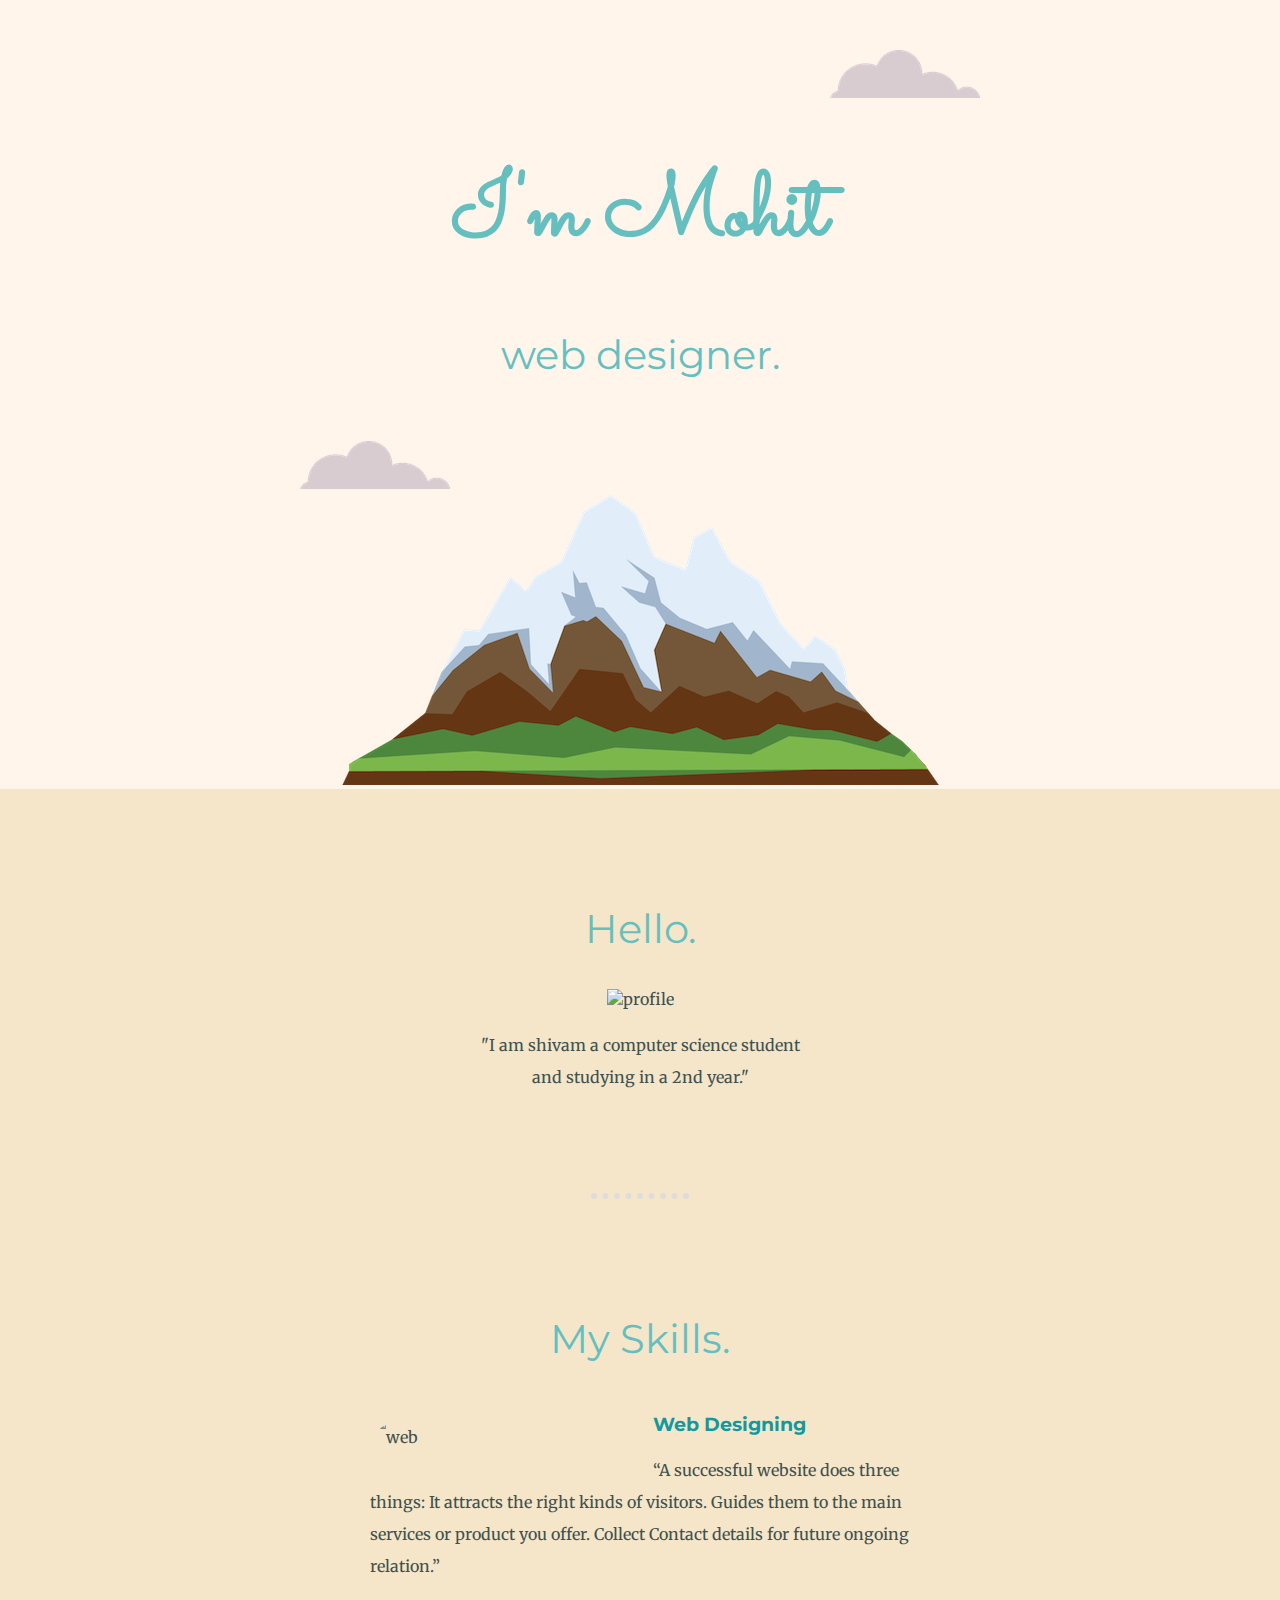
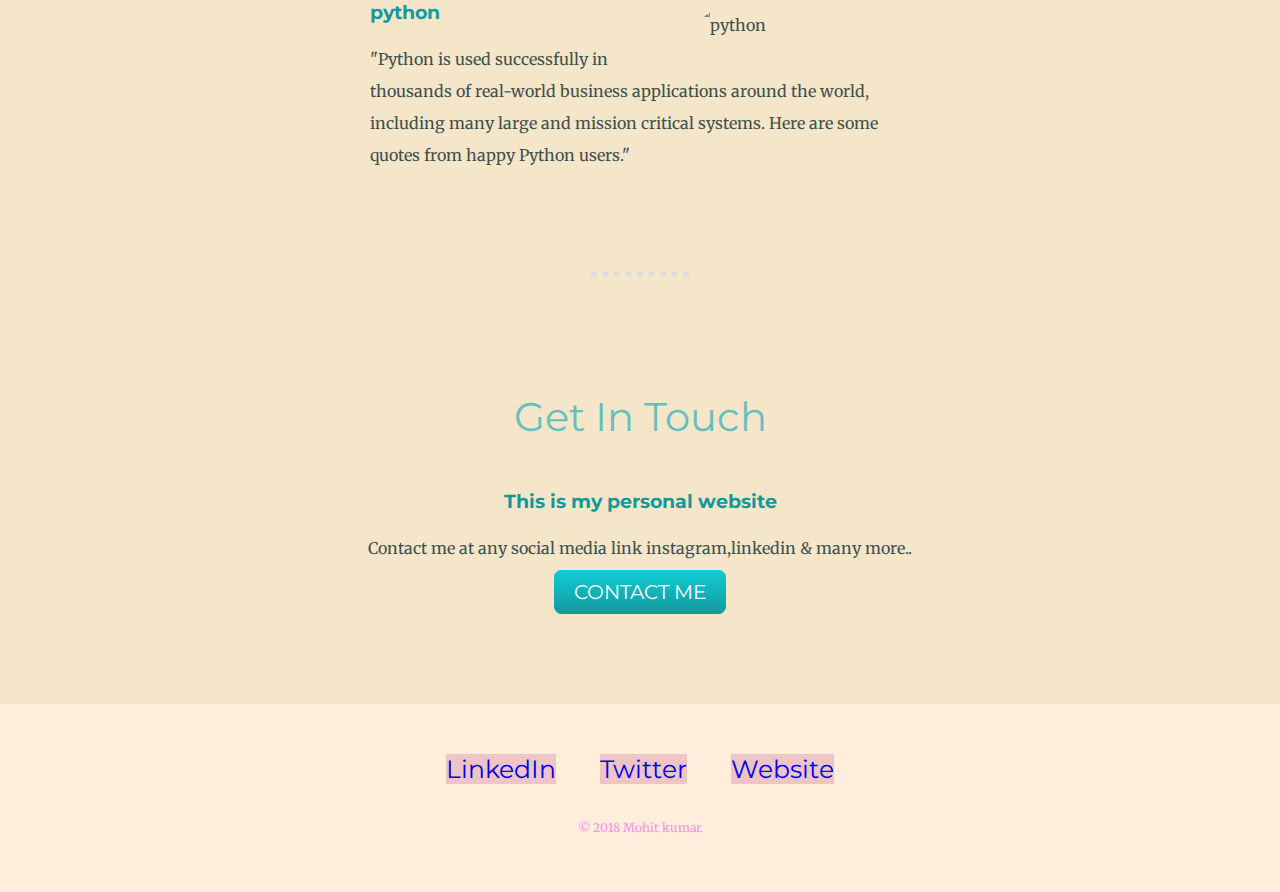
==== index.html @ c5ca5d35 "Add files via upload" ====
<!DOCTYPE html>
<html lang="en" dir="ltr">

<head>
  <meta charset="utf-8">
  <title>Mohit kumar</title>
  <link rel="stylesheet" href="css/styles.css">
  <link rel="icon" href="favicon.ico">
  <link href="https://fonts.googleapis.com/css2?family=Merriweather:ital,wght@1,300&family=Montserrat:wght@200&family=Sacramento&display=swap" rel="stylesheet">
</head>

<body>
  <div class="topcontainer">
    <img class="Top-cloud" src="images/cloud.png" alt="Top-cloud-image">
    <h1>I'm Mohit</h1>
    <h2> web designer.</h2>
    <img class="Bottom-cloud" src="images/cloud.png" alt="Bottom-cloud-image">
    <img src="images/mountain.png" alt="mountain-image">
  </div>
  <div class="middle-container">
    <div class="profile">
      <h2 class="hello">Hello.</h2>
      <img class="hacker" src="https://specials-images.forbesimg.com/imageserve/5f1bb34ef850f97f3e202c56/960x0.jpg?fit=scale" height="600" width="700" alt="profile">
      <p class="stu">"I am shivam a computer science student and studying in  a 2nd year."</p>
    </div>
    <hr>
    <div class="skills">
      <h2>My Skills.</h2>
      <div class="skill-row">
        <img class="web-image" src="https://img.favpng.com/13/0/8/web-development-programmer-computer-programming-mobile-app-development-png-favpng-5sq1XYceLMhBEvPJG6XRBMbxy.jpg"  alt="web">
        <h3>Web Designing</h3>
        <p class="pro">“A successful website does three things:
          It attracts the right kinds of visitors.
          Guides them to the main services or product you offer.
          Collect Contact details for future ongoing relation.”</p>
      </div>
      <div class="skill-row">
        <img class="python-image" src="https://www.sagipl.com/images/python-development/python-best-for-application.jpg"  alt="python">
        <h3>python</h3>
        <p class="py">"Python is used successfully in thousands of real-world business applications around the world, including many large and mission critical systems. Here are some quotes from happy Python users."</p>
      </div>
    </div>
    <hr>
    <div class="contact-me">
      <h2>Get In Touch</h2>
      <h3>This is my personal website</h3>
      <p>Contact me at any social media link instagram,linkedin & many more..</p>
      <a class="btn" href="mailto:mohit1.kumar@aot.edu.in">CONTACT ME</a>
    </div>
  </div>


  <div class="bottom-container">
    <a class="footer-link" href="https:linkedin.com/in/mohit-kumar-a11340214/">LinkedIn</a>
    <a class="footer-link" href="https://twitter.com">Twitter</a>
    <a class="footer-link" href="https://github.com/Mohit-9097">Website</a>
    <p class="copy">© 2018 Mohit kumar.</p>
  </div>

</body>

</html>
---- css/styles.css ----
body{
  color: #40514E;
  margin: 0;
  text-align: center;
  font-family: 'Merriweather', serif;
}
h1{
  margin: 50px auto 0 auto;
  font-family: 'Sacramento', cursive;
  font-size: 562.5%;/*or 5.625em*/
  color: #66BFBF;
}
h2{
  font-family: 'Montserrat', sans-serif;
  font-size: 2.5rem;
    color: #66BFBF;
    font-weight: normal;
    line-height: 2;
}
h3{
  font-family: 'Montserrat', sans-serif;
  color: #11999E;
}
p{
  line-height: 2;
}
a{
  background-color: #EEC4C4;
  font-family: 'Montserrat', sans-serif;
  margin: 10px 20px;
  text-decoration: none;
}
a:hover{
  color: #E798AE;
}
.topcontainer{
  background-color: #FFF5EB;
  position: relative;
  padding-top: 100px;
}
.middle-container{
  background-color: #F5E6CA;
  padding: 100px;

}
.bottom-container{
  background-color: #FFEEDB;
  padding: 50px 0 20px;
}
.Bottom-cloud{
  position: absolute;
  left: 300px;
  bottom: 300px;
}
.Top-cloud{
  position: absolute;
  right: 300px;
  top: 50px;
}
.skill-row{
  margin: 30px auto 30px auto;
}
.hello{
  margin: 0;
}
.hacker{
  margin:20px 0 20px 0;
}
hr
{
  border-color: #DDDDDD;
  border-width: 6px;
  border-style: dotted;
  border-bottom: none;
  width: 8%;
  margin: 100px auto;
}
.footer-link{
  font-size: 25px;

}
.stu{
  width: 30%;
  margin: auto;
}
.hello{
  margin-top: auto;
}
.btn {
  background: #11cdd4;
  background-image: -webkit-linear-gradient(top, #11cdd4, #11999e);
  background-image: -moz-linear-gradient(top, #11cdd4, #11999e);
  background-image: -ms-linear-gradient(top, #11cdd4, #11999e);
  background-image: -o-linear-gradient(top, #11cdd4, #11999e);
  background-image: linear-gradient(to bottom, #11cdd4, #11999e);
  -webkit-border-radius: 8;
  -moz-border-radius: 8;
  border-radius: 8px;
  font-family: 'Montserrat', sans-serif;
  color: #ffffff;
  font-size: 20px;
  padding: 10px 20px 10px 20px;
  text-decoration: none;
}

.btn:hover {
  background: #30e3cb;
  background-image: -webkit-linear-gradient(top, #30e3cb, #2bc4ad);
  background-image: -moz-linear-gradient(top, #30e3cb, #2bc4ad);
  background-image: -ms-linear-gradient(top, #30e3cb, #2bc4ad);
  background-image: -o-linear-gradient(top, #30e3cb, #2bc4ad);
  background-image: linear-gradient(to bottom, #30e3cb, #2bc4ad);
  text-decoration: none;
}
.copy{
  color: #FC92E3;
  font-size: 0.75rem;
  padding: 20px 0;
}
.skill-row{
  width: 50%;
  text-align: left;
  margin: auto;
  text-align: left;
}
.web-image{
  float: left;
  width: 45%;
  line-height: 3;
  margin-right: 40px;
  border-radius: 50%;
}
.python-image{
  float: right;
  width: 40%;
  line-height: 3;
    margin-left: 40px;
    border-radius: 50%;
}
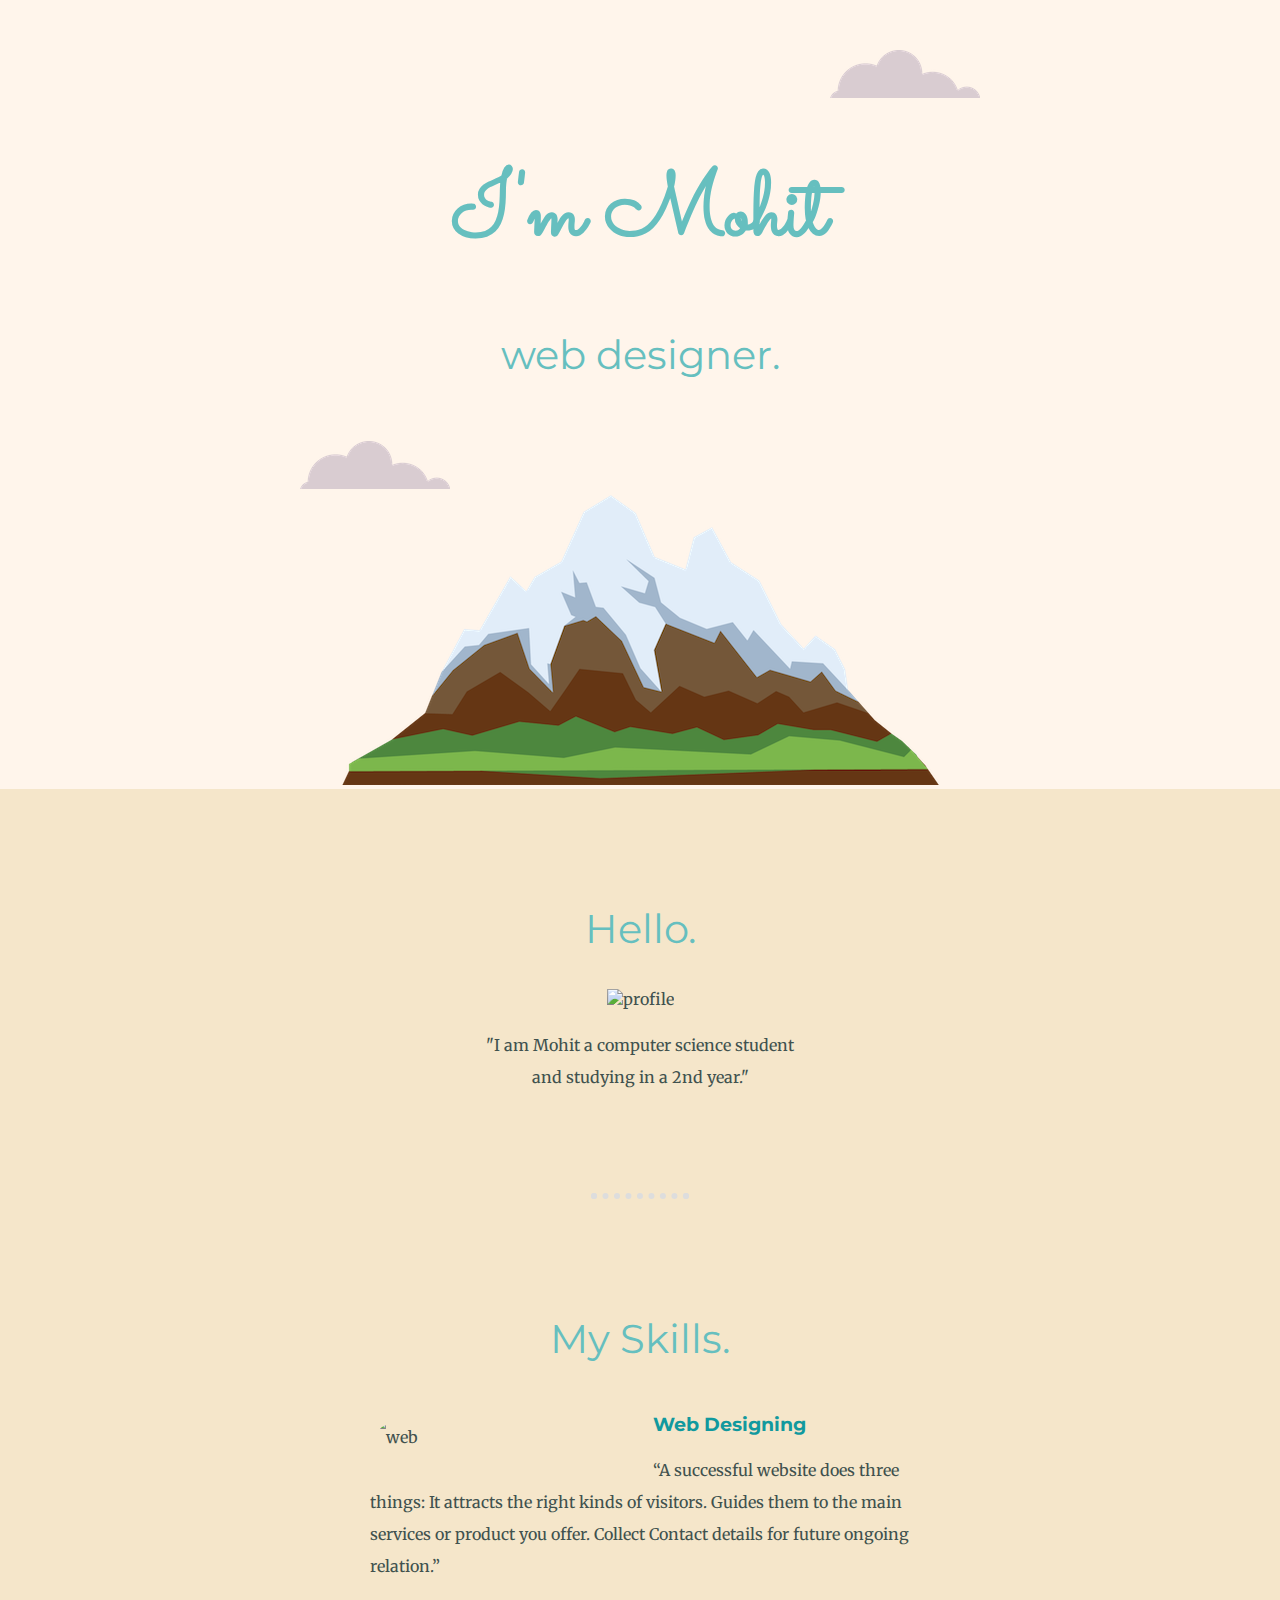
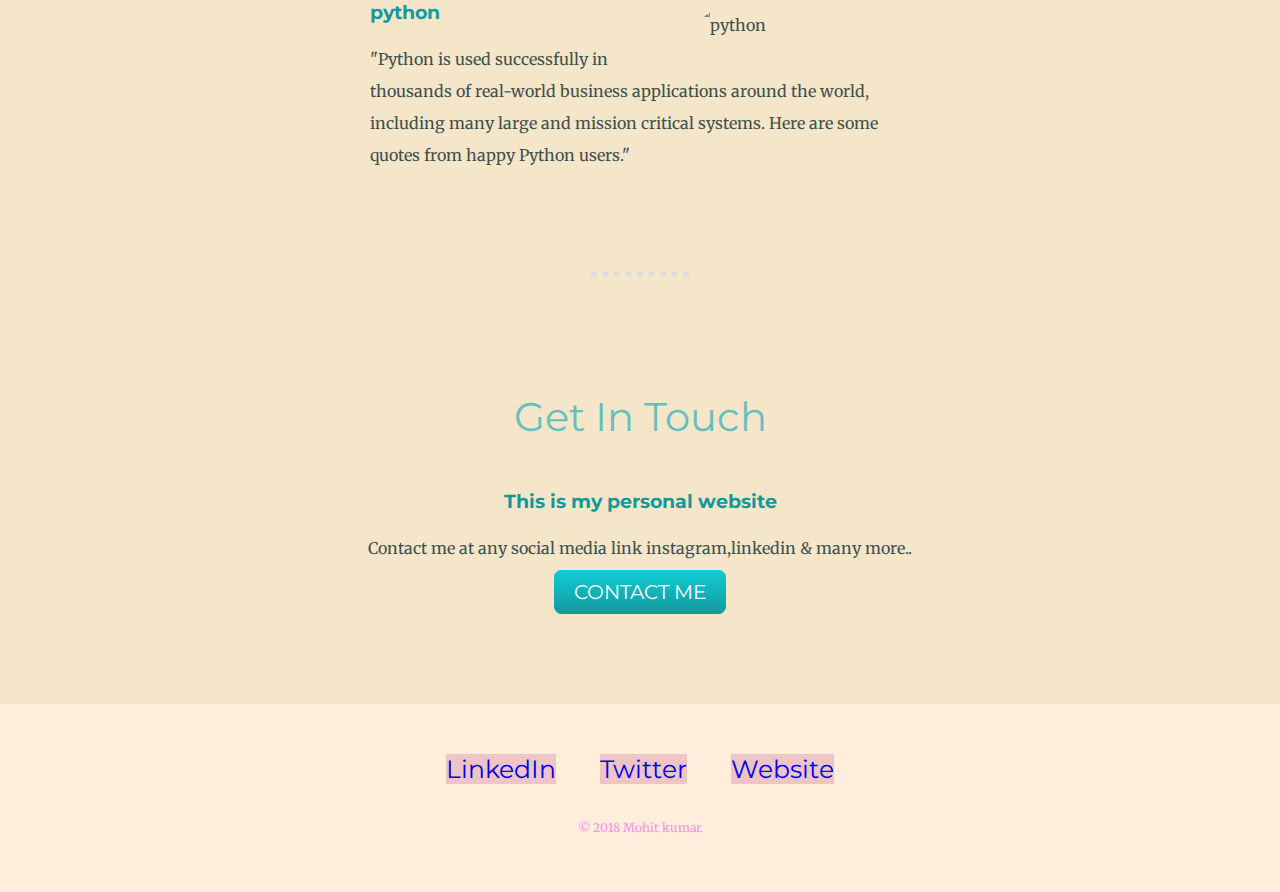
==== commit 085feb02: "Add files via upload" ====
--- a/index.html
+++ b/index.html
@@ -21,7 +21,7 @@
     <div class="profile">
       <h2 class="hello">Hello.</h2>
       <img class="hacker" src="https://specials-images.forbesimg.com/imageserve/5f1bb34ef850f97f3e202c56/960x0.jpg?fit=scale" height="600" width="700" alt="profile">
-      <p class="stu">"I am shivam a computer science student and studying in  a 2nd year."</p>
+      <p class="stu">"I am Mohit a computer science student and studying in  a 2nd year."</p>
     </div>
     <hr>
     <div class="skills">
